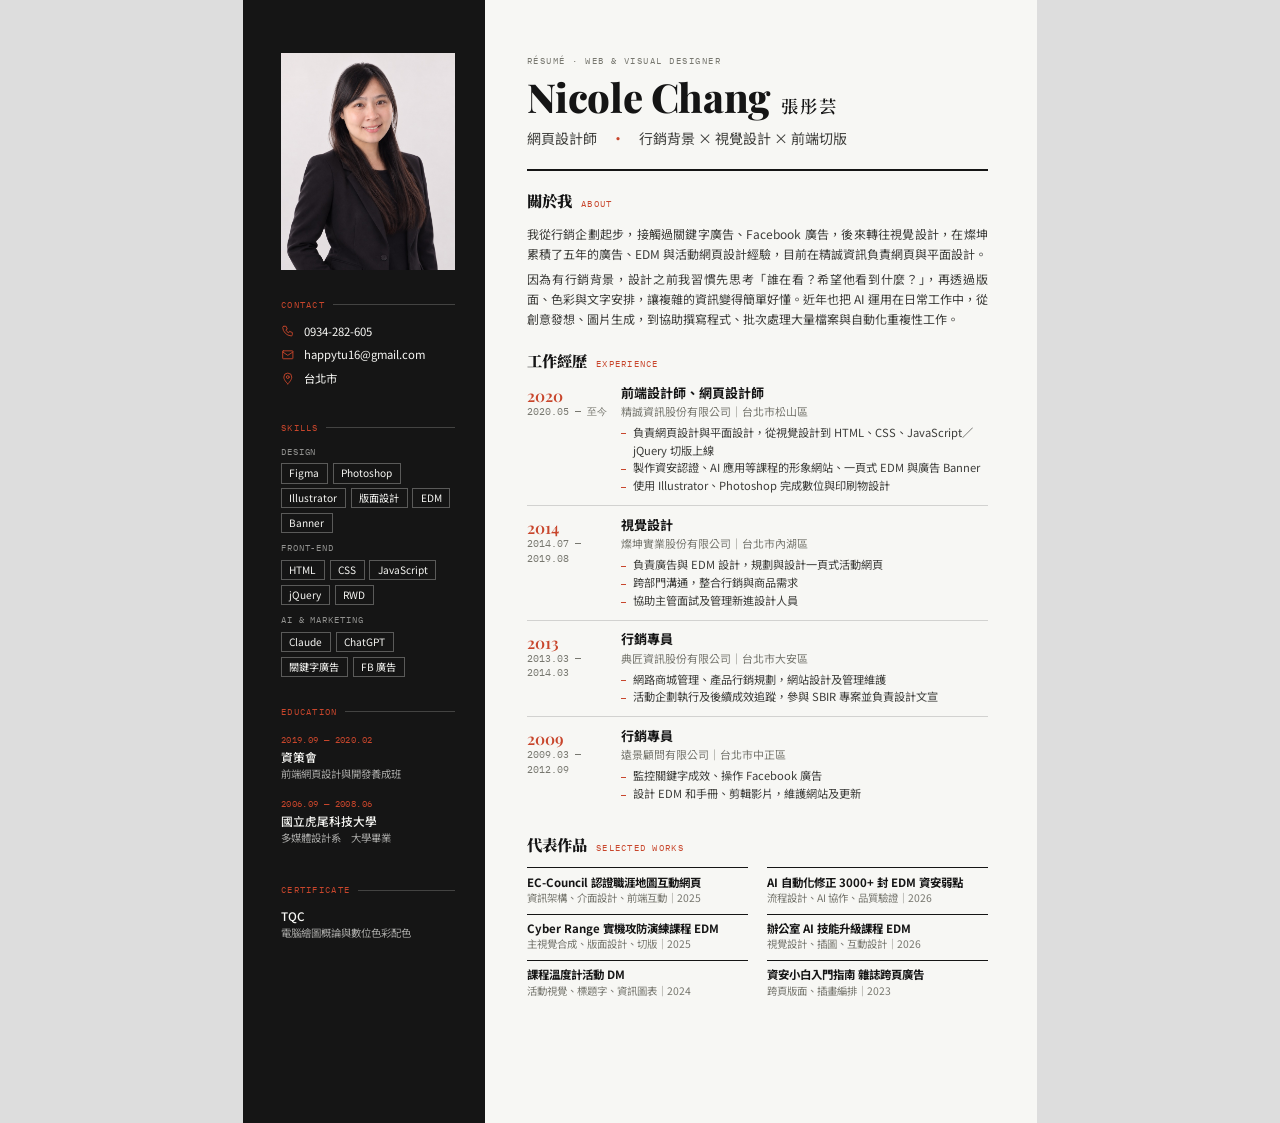
==== resume/resume.html @ 0b105f6c "更新作品集內容、作品燈箱與履歷 - 更新經歷、學歷、證照、自我介紹與聯絡資訊為真實資料 - 隱藏導覽員、數字介紹與範例作品 - 新增 Banner／平面／名片／其他創作的燈箱放大檢視 - 新增旭呈資訊" ====
<!DOCTYPE html>
<html lang="zh-Hant">
<head>
<meta charset="UTF-8">
<title>Nicole Chang 張彤芸｜履歷</title>
<!-- 履歷原始檔：修改文字後，請 Claude 重新輸出 PDF 到 files/NicoleChang-Resume.pdf -->
<link rel="preconnect" href="https://fonts.googleapis.com">
<link rel="preconnect" href="https://fonts.gstatic.com" crossorigin>
<link href="https://fonts.googleapis.com/css2?family=Noto+Sans+TC:wght@400;500;700&family=Noto+Serif+TC:wght@600;900&family=Playfair+Display:wght@600;800&family=IBM+Plex+Mono:wght@400;500&display=swap" rel="stylesheet">
<style>
@page{size:A4;margin:0}
:root{--ink:#151515;--ink-2:#3d3d3a;--ink-3:#77776f;--paper:#f7f7f4;--paper-2:#ecece7;--accent:#c8462c;--hair:rgba(21,21,21,.16);
  --serif:"Playfair Display","Noto Serif TC",serif;--serif-tc:"Noto Serif TC",serif;--sans:"Noto Sans TC",sans-serif;--mono:"IBM Plex Mono",monospace}
*{box-sizing:border-box;margin:0;padding:0}
html{-webkit-print-color-adjust:exact;print-color-adjust:exact}
body{font-family:var(--sans);color:var(--ink);background:#ddd;font-size:9pt;line-height:1.65}
.page{width:210mm;height:297mm;margin:0 auto;background:var(--paper);display:grid;grid-template-columns:64mm 1fr;overflow:hidden}
@media print{body{background:none}.page{margin:0}}

/* sidebar */
aside{background:var(--ink);color:var(--paper);padding:14mm 8mm 12mm 10mm;display:flex;flex-direction:column;gap:7mm}
.photo{width:100%;aspect-ratio:4/5;object-fit:cover;object-position:top;display:block}
.lbl{font-family:var(--mono);font-size:7pt;letter-spacing:.14em;text-transform:uppercase;color:var(--accent);margin-bottom:2.5mm;display:flex;align-items:center;gap:2mm}
.lbl::after{content:"";flex:1;height:1px;background:rgba(247,247,244,.2)}
aside ul{list-style:none}
.contact li{display:flex;gap:2.5mm;align-items:center;margin-bottom:1.4mm;font-size:8.5pt}
.contact svg{width:3.6mm;height:3.6mm;flex:none;stroke:var(--accent);fill:none;stroke-width:1.6;stroke-linecap:round;stroke-linejoin:round}
.sk-cat{font-family:var(--mono);font-size:6.8pt;letter-spacing:.1em;text-transform:uppercase;color:rgba(247,247,244,.55);margin:2.2mm 0 1mm}
.sk-cat:first-of-type{margin-top:0}
.tags{display:flex;flex-wrap:wrap;gap:1.2mm}
.tags span{border:1px solid rgba(247,247,244,.3);padding:.2mm 2mm;font-size:7.6pt}
.edu li{margin-bottom:2.6mm}
.edu b{display:block;font-weight:500;font-size:8.8pt;line-height:1.45}
.edu small{display:block;font-size:7.8pt;color:rgba(247,247,244,.65)}
.edu .when{font-family:var(--mono);font-size:7pt;color:var(--accent);letter-spacing:.04em}

/* main */
main{padding:14mm 13mm 12mm 11mm;display:flex;flex-direction:column}
.kicker{font-family:var(--mono);font-size:7pt;letter-spacing:.16em;text-transform:uppercase;color:var(--ink-3)}
h1{font-family:var(--serif);font-weight:800;font-size:30pt;line-height:1.05;margin-top:2mm;letter-spacing:-.01em}
h1 span{font-family:var(--serif-tc);font-weight:600;font-size:13pt;margin-left:3mm;letter-spacing:.1em}
.role{font-size:10.5pt;margin-top:2.5mm;color:var(--ink-2)}
.role b{color:var(--accent);font-weight:500}
.rule{height:2px;background:var(--ink);margin:5mm 0 4.5mm}
h2{font-family:var(--serif-tc);font-size:11.5pt;font-weight:900;display:flex;align-items:baseline;gap:2.5mm;margin-bottom:2.8mm}
h2 small{font-family:var(--mono);font-size:6.8pt;font-weight:400;letter-spacing:.14em;color:var(--accent);text-transform:uppercase}
section+section{margin-top:5mm}
.about p{color:var(--ink-2);text-align:justify}
.about p+p{margin-top:1.5mm}

.job{display:grid;grid-template-columns:22mm 1fr;gap:3mm;padding:2.6mm 0;border-top:1px solid var(--hair)}
.job:first-of-type{border-top:0;padding-top:0}
.job .yr{font-family:var(--mono);font-size:7.2pt;color:var(--ink-3);line-height:1.5;padding-top:.6mm}
.job .yr b{display:block;font-family:var(--serif);font-size:12pt;color:var(--accent);font-weight:600;line-height:1.2}
.job h3{font-size:9.8pt;font-weight:700;line-height:1.4}
.job .co{font-size:8.2pt;color:var(--ink-3);margin-bottom:1mm}
.job ul{list-style:none}
.job li{position:relative;padding-left:3.2mm;color:var(--ink-2);font-size:8.4pt;line-height:1.6}
.job li::before{content:"";position:absolute;left:0;top:2.6mm;width:1.4mm;height:1px;background:var(--accent)}

.works{display:grid;grid-template-columns:1fr 1fr;gap:2mm 5mm}
.works div{border-top:1px solid var(--ink);padding-top:1.4mm}
.works b{display:block;font-size:8.6pt;font-weight:700;line-height:1.45}
.works small{display:block;font-size:7.8pt;color:var(--ink-3);line-height:1.5}
</style>
</head>
<body>
<div class="page">
  <aside>
    <img class="photo" src="photo.jpg" alt="Nicole Chang 個人照">

    <div>
      <div class="lbl">Contact</div>
      <ul class="contact">
        <li><svg viewBox="0 0 24 24"><path d="M5 4h4l2 5-2.5 1.5a11 11 0 0 0 5 5L15 13l5 2v4a2 2 0 0 1-2 2A16 16 0 0 1 3 6a2 2 0 0 1 2-2"/></svg>0934-282-605</li>
        <li><svg viewBox="0 0 24 24"><rect x="3" y="5" width="18" height="14" rx="1"/><path d="M3 7l9 6 9-6"/></svg>happytu16@gmail.com</li>
        <li><svg viewBox="0 0 24 24"><path d="M12 21s-7-6.2-7-12a7 7 0 0 1 14 0c0 5.8-7 12-7 12z"/><circle cx="12" cy="9" r="2.5"/></svg>台北市</li>
      </ul>
    </div>

    <div>
      <div class="lbl">Skills</div>
      <div class="sk-cat">Design</div>
      <div class="tags"><span>Figma</span><span>Photoshop</span><span>Illustrator</span><span>版面設計</span><span>EDM</span><span>Banner</span></div>
      <div class="sk-cat">Front-end</div>
      <div class="tags"><span>HTML</span><span>CSS</span><span>JavaScript</span><span>jQuery</span><span>RWD</span></div>
      <div class="sk-cat">AI & Marketing</div>
      <div class="tags"><span>Claude</span><span>ChatGPT</span><span>關鍵字廣告</span><span>FB 廣告</span></div>
    </div>

    <div>
      <div class="lbl">Education</div>
      <ul class="edu">
        <li><span class="when">2019.09 — 2020.02</span><b>資策會</b><small>前端網頁設計與開發養成班</small></li>
        <li><span class="when">2006.09 — 2008.06</span><b>國立虎尾科技大學</b><small>多媒體設計系　大學畢業</small></li>
      </ul>
    </div>

    <div>
      <div class="lbl">Certificate</div>
      <ul class="edu"><li><b>TQC</b><small>電腦繪圖概論與數位色彩配色</small></li></ul>
    </div>
  </aside>

  <main>
    <div class="kicker">Résumé · Web &amp; Visual Designer</div>
    <h1>Nicole Chang<span>張彤芸</span></h1>
    <p class="role">網頁設計師　<b>·</b>　行銷背景 × 視覺設計 × 前端切版</p>
    <div class="rule"></div>

    <section class="about">
      <h2>關於我<small>About</small></h2>
      <p>我從行銷企劃起步，接觸過關鍵字廣告、Facebook 廣告，後來轉往視覺設計，在燦坤累積了五年的廣告、EDM 與活動網頁設計經驗，目前在精誠資訊負責網頁與平面設計。</p>
      <p>因為有行銷背景，設計之前我習慣先思考「誰在看？希望他看到什麼？」，再透過版面、色彩與文字安排，讓複雜的資訊變得簡單好懂。近年也把 AI 運用在日常工作中，從創意發想、圖片生成，到協助撰寫程式、批次處理大量檔案與自動化重複性工作。</p>
    </section>

    <section>
      <h2>工作經歷<small>Experience</small></h2>
      <div class="job"><div class="yr"><b>2020</b>2020.05 — 至今</div><div>
        <h3>前端設計師、網頁設計師</h3><div class="co">精誠資訊股份有限公司｜台北市松山區</div>
        <ul><li>負責網頁設計與平面設計，從視覺設計到 HTML、CSS、JavaScript／jQuery 切版上線</li>
          <li>製作資安認證、AI 應用等課程的形象網站、一頁式 EDM 與廣告 Banner</li>
          <li>使用 Illustrator、Photoshop 完成數位與印刷物設計</li></ul></div></div>
      <div class="job"><div class="yr"><b>2014</b>2014.07 — 2019.08</div><div>
        <h3>視覺設計</h3><div class="co">燦坤實業股份有限公司｜台北市內湖區</div>
        <ul><li>負責廣告與 EDM 設計，規劃與設計一頁式活動網頁</li>
          <li>跨部門溝通，整合行銷與商品需求</li>
          <li>協助主管面試及管理新進設計人員</li></ul></div></div>
      <div class="job"><div class="yr"><b>2013</b>2013.03 — 2014.03</div><div>
        <h3>行銷專員</h3><div class="co">典匠資訊股份有限公司｜台北市大安區</div>
        <ul><li>網路商城管理、產品行銷規劃，網站設計及管理維護</li>
          <li>活動企劃執行及後續成效追蹤，參與 SBIR 專案並負責設計文宣</li></ul></div></div>
      <div class="job"><div class="yr"><b>2009</b>2009.03 — 2012.09</div><div>
        <h3>行銷專員</h3><div class="co">遠景顧問有限公司｜台北市中正區</div>
        <ul><li>監控關鍵字成效、操作 Facebook 廣告</li>
          <li>設計 EDM 和手冊、剪輯影片，維護網站及更新</li></ul></div></div>
    </section>

    <section>
      <h2>代表作品<small>Selected Works</small></h2>
      <div class="works">
        <div><b>EC-Council 認證職涯地圖互動網頁</b><small>資訊架構、介面設計、前端互動｜2025</small></div>
        <div><b>AI 自動化修正 3000+ 封 EDM 資安弱點</b><small>流程設計、AI 協作、品質驗證｜2026</small></div>
        <div><b>Cyber Range 實機攻防演練課程 EDM</b><small>主視覺合成、版面設計、切版｜2025</small></div>
        <div><b>辦公室 AI 技能升級課程 EDM</b><small>視覺設計、插圖、互動設計｜2026</small></div>
        <div><b>課程溫度計活動 DM</b><small>活動視覺、標題字、資訊圖表｜2024</small></div>
        <div><b>資安小白入門指南 雜誌跨頁廣告</b><small>跨頁版面、插畫編排｜2023</small></div>
      </div>
    </section>
  </main>
</div>
</body>
</html>
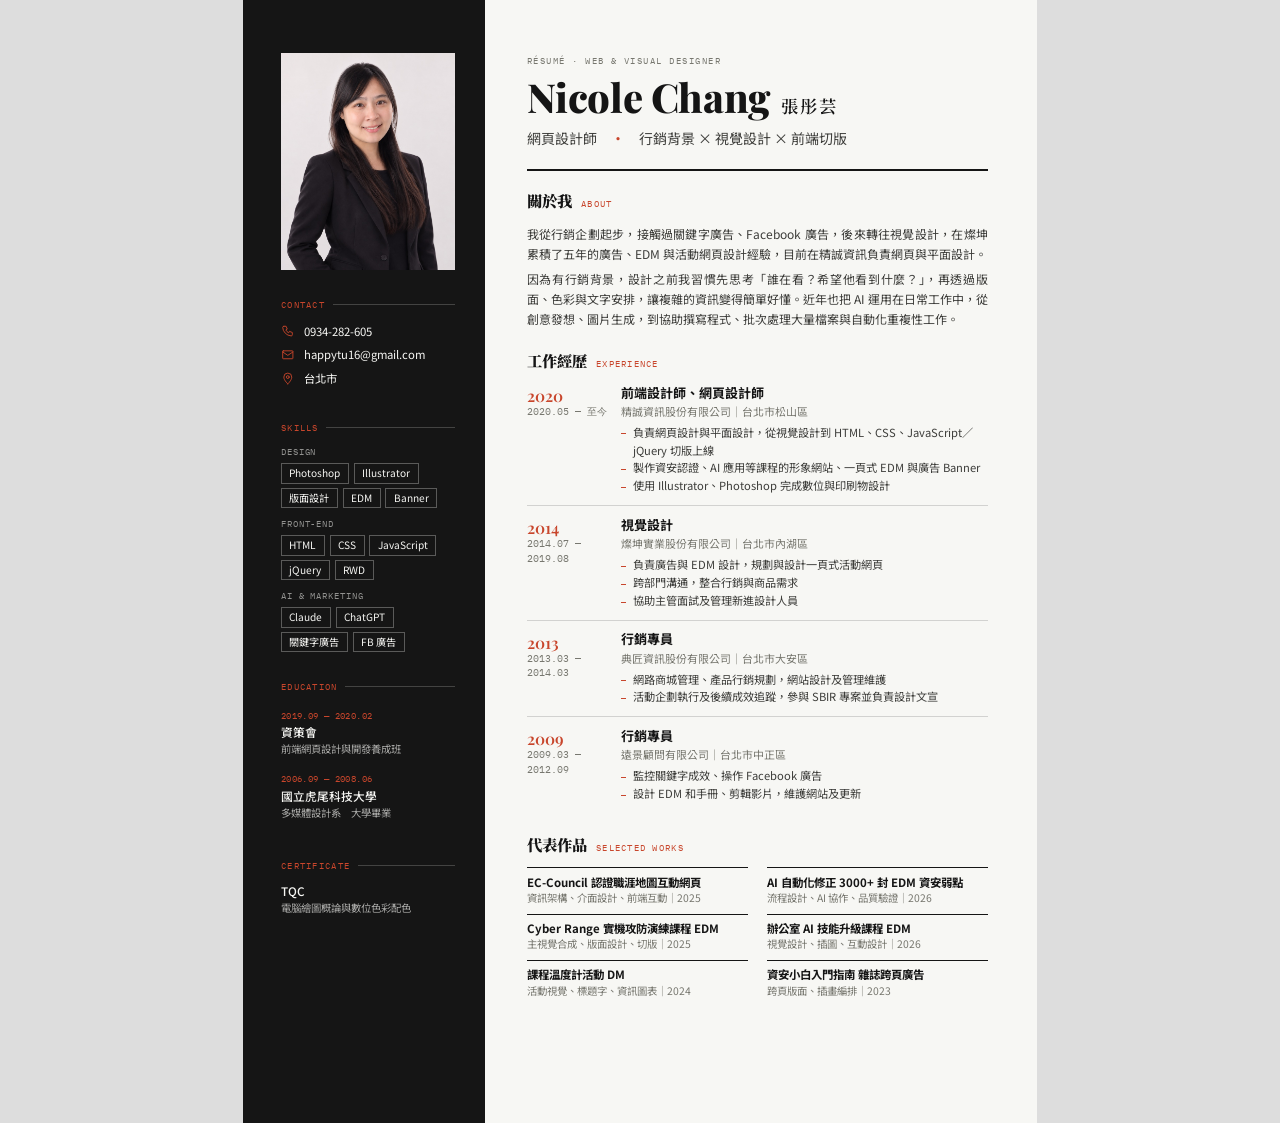
==== commit 50ac49d8: "技能移除 Figma（網站與履歷） Co-Authored-By: Claude Opus 5.5 <noreply@anthropic.com>" ====
--- a/resume/resume.html
+++ b/resume/resume.html
@@ -81,7 +81,7 @@
     <div>
       <div class="lbl">Skills</div>
       <div class="sk-cat">Design</div>
-      <div class="tags"><span>Figma</span><span>Photoshop</span><span>Illustrator</span><span>版面設計</span><span>EDM</span><span>Banner</span></div>
+      <div class="tags"><span>Photoshop</span><span>Illustrator</span><span>版面設計</span><span>EDM</span><span>Banner</span></div>
       <div class="sk-cat">Front-end</div>
       <div class="tags"><span>HTML</span><span>CSS</span><span>JavaScript</span><span>jQuery</span><span>RWD</span></div>
       <div class="sk-cat">AI & Marketing</div>
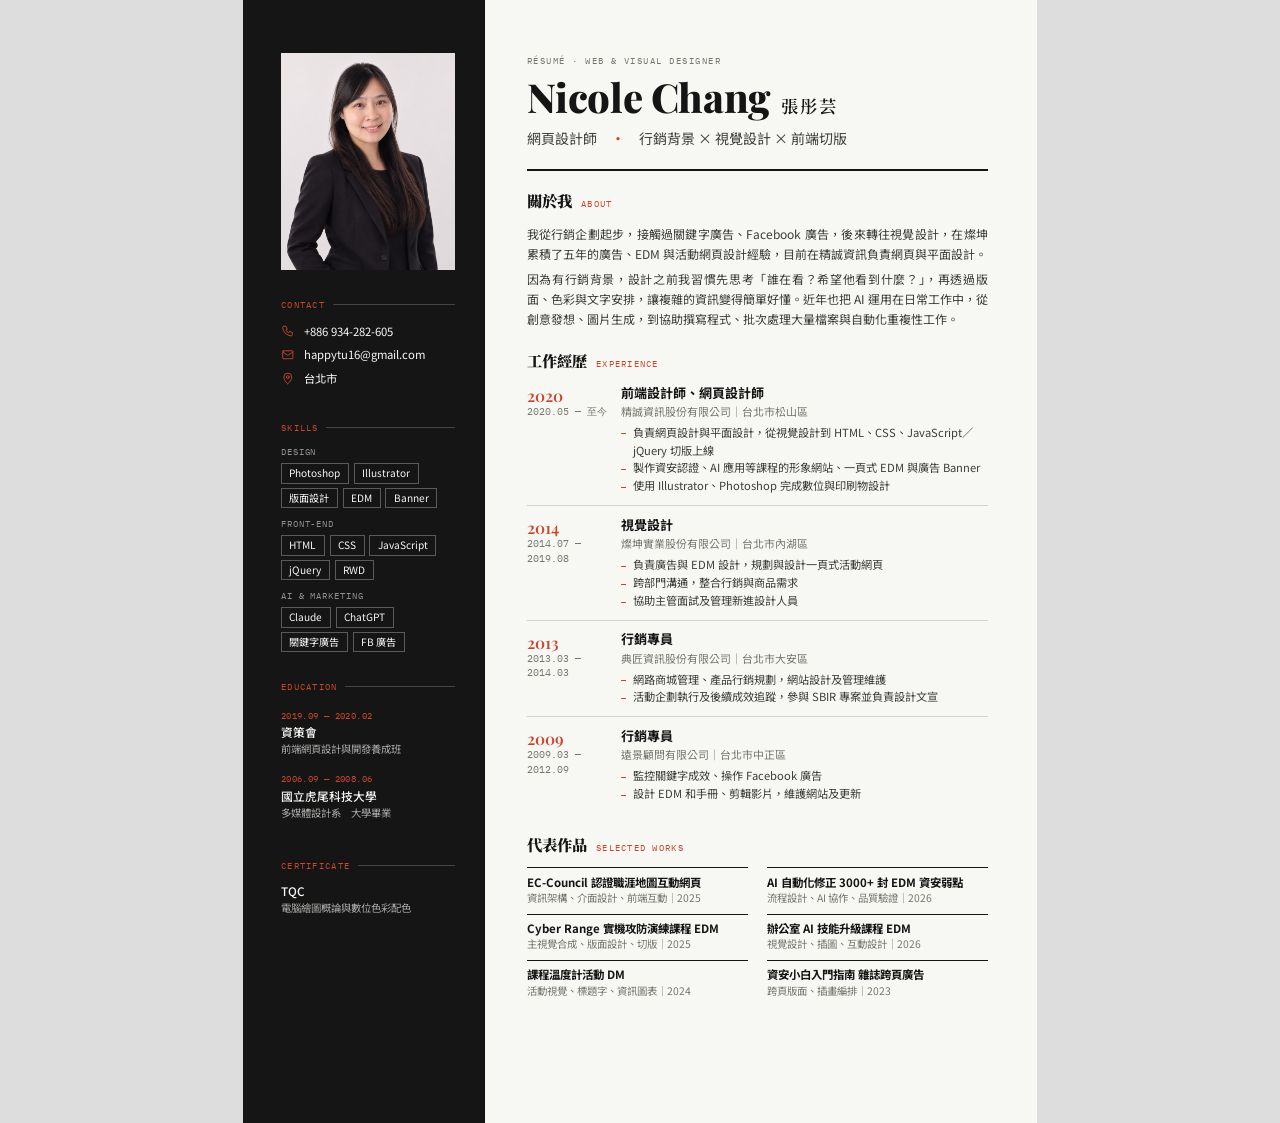
==== commit 407312b1: "統一電話為 +886 格式；LINE 內建瀏覽器改用預設瀏覽器開啟 Co-Authored-By: Claude Opus 5.5 <noreply@anthropic.com>" ====
--- a/resume/resume.html
+++ b/resume/resume.html
@@ -2,6 +2,16 @@
 <html lang="zh-Hant">
 <head>
 <meta charset="UTF-8">
+<script>
+/* 在 LINE 內建瀏覽器開啟時，改用手機預設瀏覽器開啟 */
+(function () {
+  if (/\bLine\//i.test(navigator.userAgent) && !/[?&]openExternalBrowser=1/.test(location.search)) {
+    var u = new URL(location.href);
+    u.searchParams.set('openExternalBrowser', '1');
+    location.replace(u.toString());
+  }
+})();
+</script>
 <title>Nicole Chang 張彤芸｜履歷</title>
 <!-- 履歷原始檔：修改文字後，請 Claude 重新輸出 PDF 到 files/NicoleChang-Resume.pdf -->
 <link rel="preconnect" href="https://fonts.googleapis.com">
@@ -72,7 +82,7 @@
     <div>
       <div class="lbl">Contact</div>
       <ul class="contact">
-        <li><svg viewBox="0 0 24 24"><path d="M5 4h4l2 5-2.5 1.5a11 11 0 0 0 5 5L15 13l5 2v4a2 2 0 0 1-2 2A16 16 0 0 1 3 6a2 2 0 0 1 2-2"/></svg>0934-282-605</li>
+        <li><svg viewBox="0 0 24 24"><path d="M5 4h4l2 5-2.5 1.5a11 11 0 0 0 5 5L15 13l5 2v4a2 2 0 0 1-2 2A16 16 0 0 1 3 6a2 2 0 0 1 2-2"/></svg>+886 934-282-605</li>
         <li><svg viewBox="0 0 24 24"><rect x="3" y="5" width="18" height="14" rx="1"/><path d="M3 7l9 6 9-6"/></svg>happytu16@gmail.com</li>
         <li><svg viewBox="0 0 24 24"><path d="M12 21s-7-6.2-7-12a7 7 0 0 1 14 0c0 5.8-7 12-7 12z"/><circle cx="12" cy="9" r="2.5"/></svg>台北市</li>
       </ul>
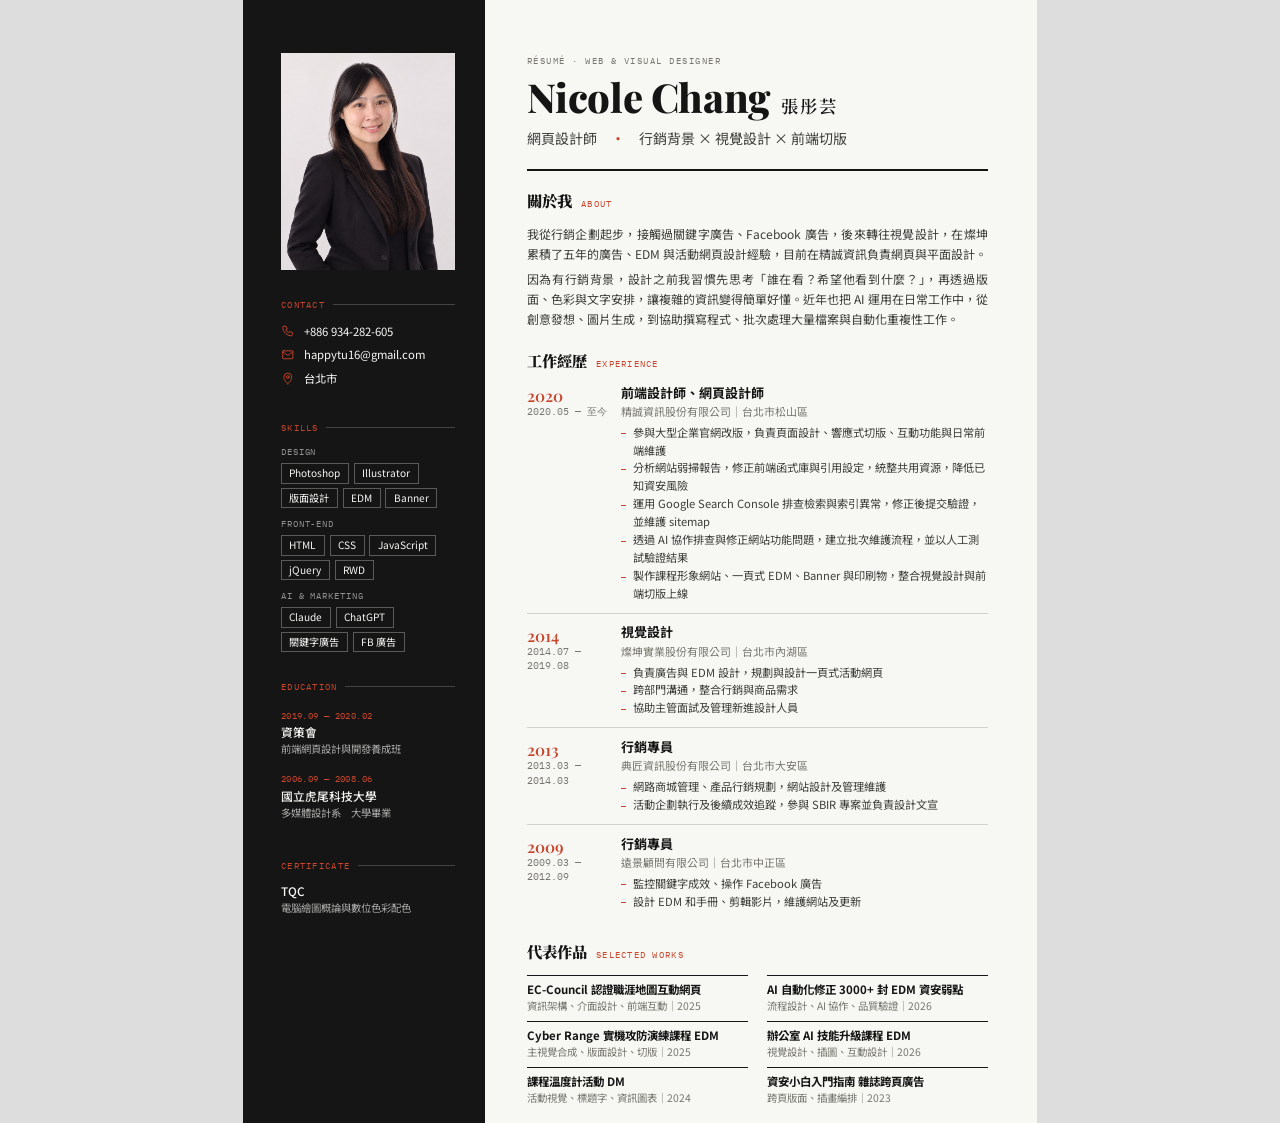
==== commit 1fa1c7d1: "更新履歷：精誠資訊工作內容改寫（官網改版、弱掃修正、Search Console、AI 協作） - 履歷網頁與 PDF 同步更新工作經歷描述 - 作品集「經歷與技能」段落說明、標籤與工作項目同步更新 " ====
--- a/resume/resume.html
+++ b/resume/resume.html
@@ -128,9 +128,11 @@
       <h2>工作經歷<small>Experience</small></h2>
       <div class="job"><div class="yr"><b>2020</b>2020.05 — 至今</div><div>
         <h3>前端設計師、網頁設計師</h3><div class="co">精誠資訊股份有限公司｜台北市松山區</div>
-        <ul><li>負責網頁設計與平面設計，從視覺設計到 HTML、CSS、JavaScript／jQuery 切版上線</li>
-          <li>製作資安認證、AI 應用等課程的形象網站、一頁式 EDM 與廣告 Banner</li>
-          <li>使用 Illustrator、Photoshop 完成數位與印刷物設計</li></ul></div></div>
+        <ul><li>參與大型企業官網改版，負責頁面設計、響應式切版、互動功能與日常前端維護</li>
+          <li>分析網站弱掃報告，修正前端函式庫與引用設定，統整共用資源，降低已知資安風險</li>
+          <li>運用 Google Search Console 排查檢索與索引異常，修正後提交驗證，並維護 sitemap</li>
+          <li>透過 AI 協作排查與修正網站功能問題，建立批次維護流程，並以人工測試驗證結果</li>
+          <li>製作課程形象網站、一頁式 EDM、Banner 與印刷物，整合視覺設計與前端切版上線</li></ul></div></div>
       <div class="job"><div class="yr"><b>2014</b>2014.07 — 2019.08</div><div>
         <h3>視覺設計</h3><div class="co">燦坤實業股份有限公司｜台北市內湖區</div>
         <ul><li>負責廣告與 EDM 設計，規劃與設計一頁式活動網頁</li>
